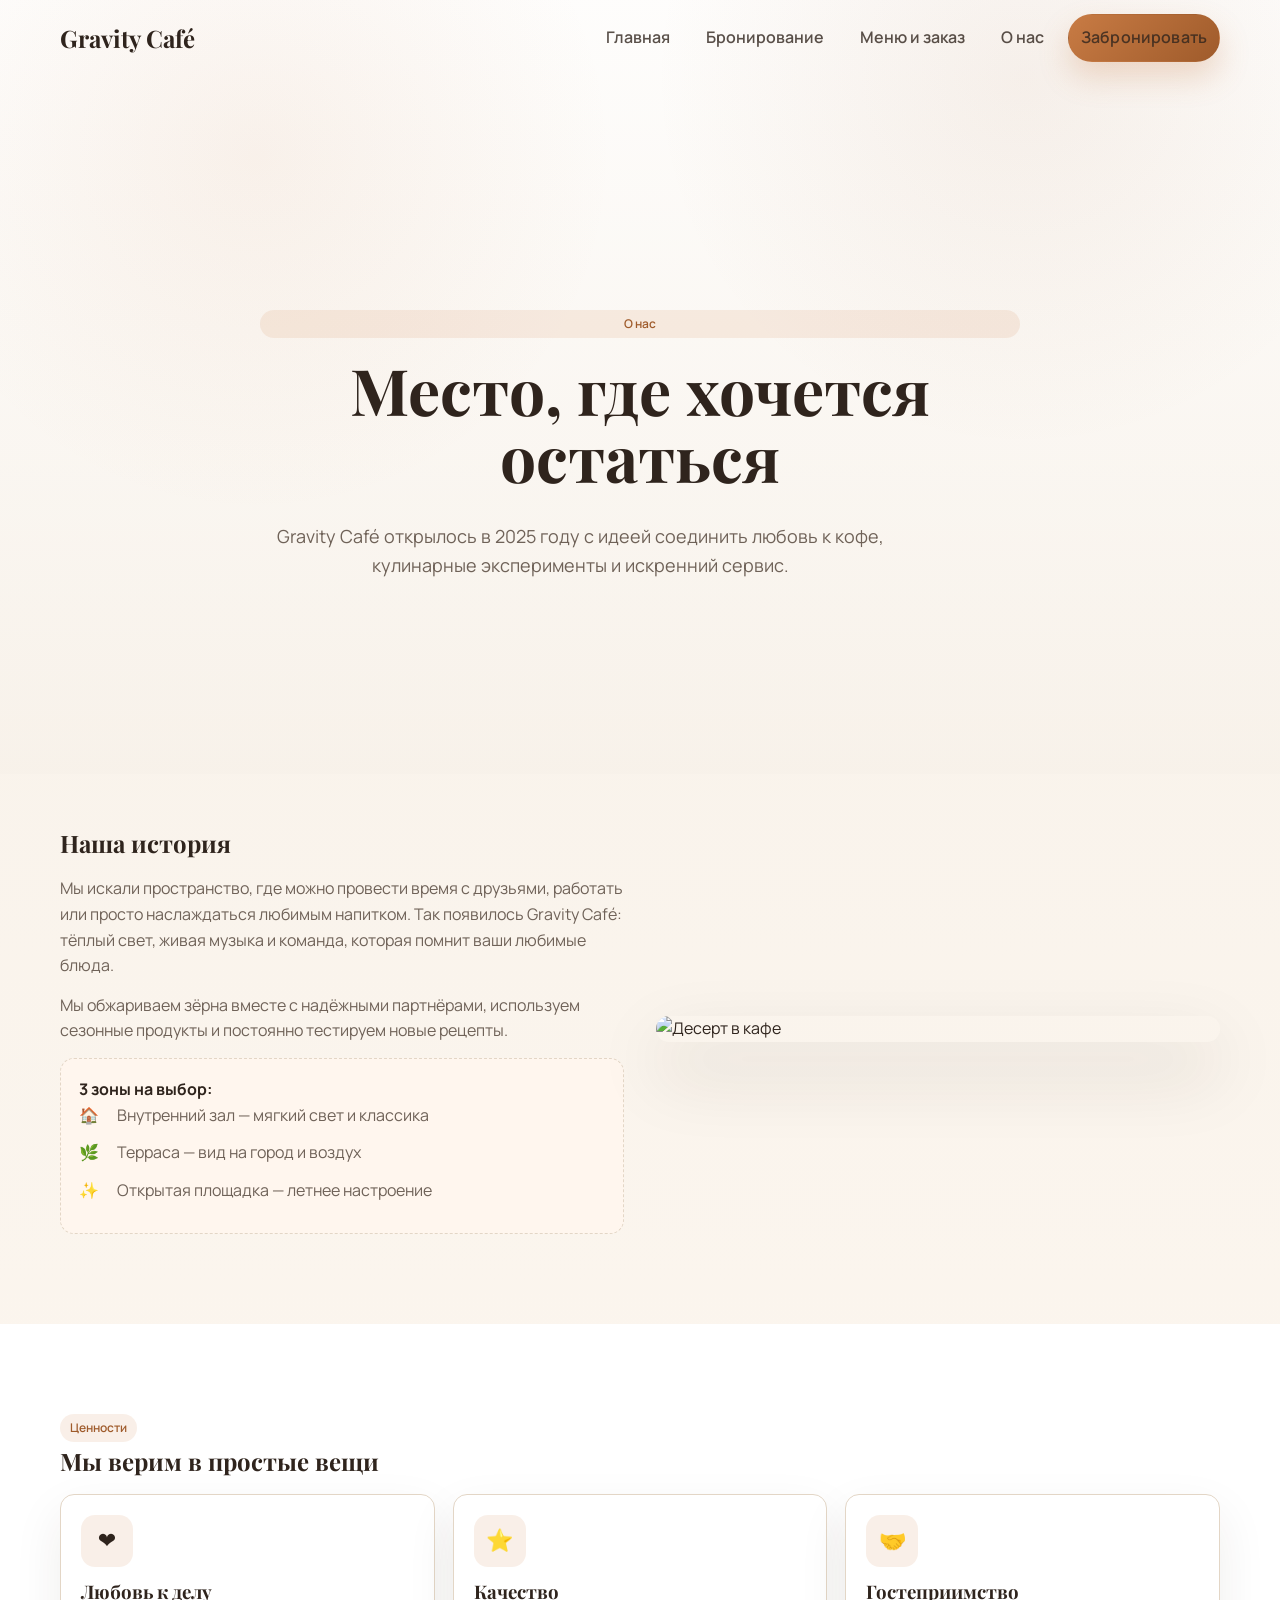
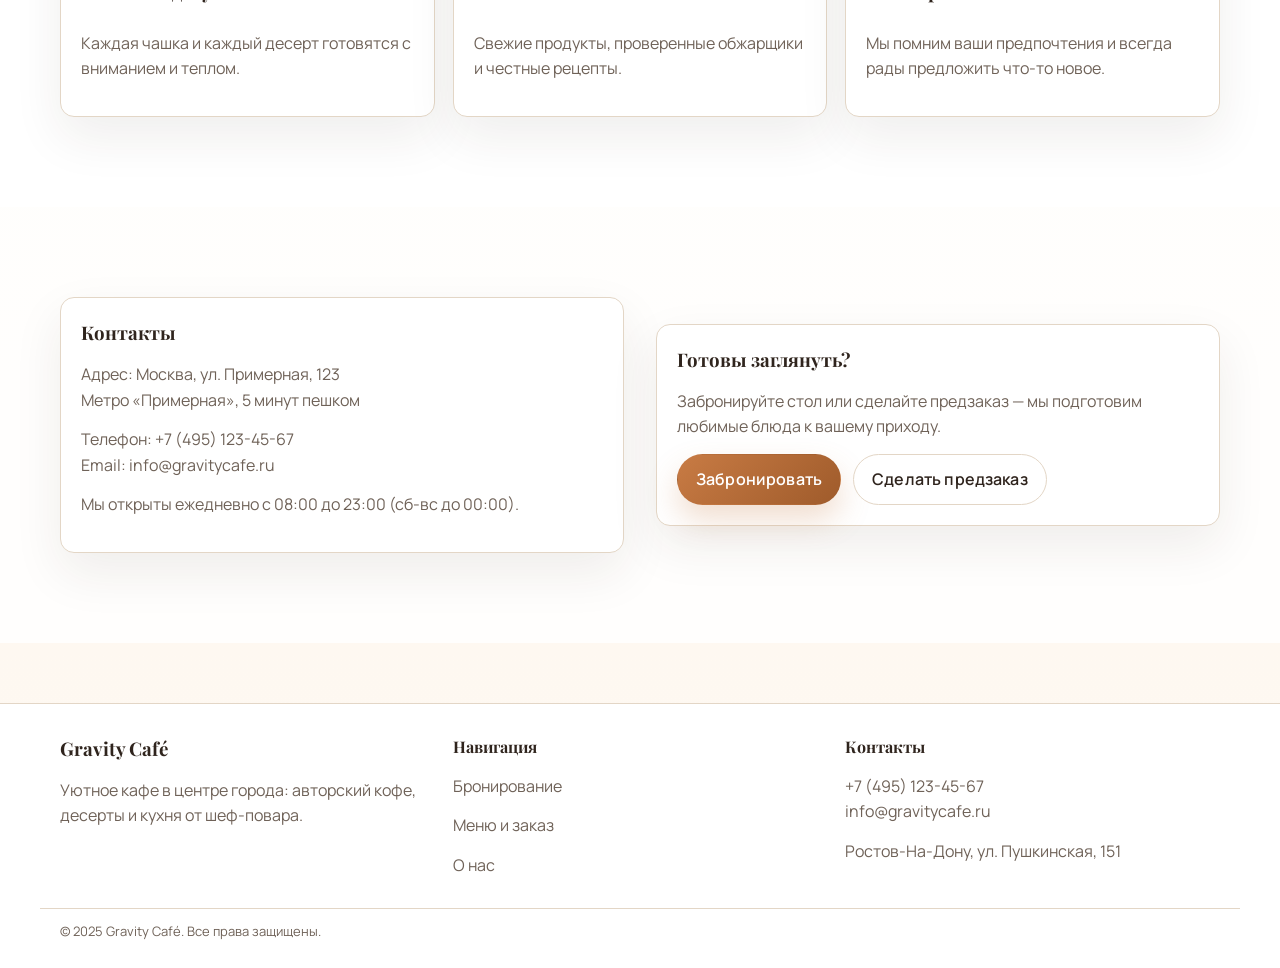
==== about.html @ a8859c40 "Initial commit: Gravity Cafe static site. Co-authored-by: Cursor <cursoragent@cursor.com>" ====
<!DOCTYPE html>
<html lang="ru">
  <head>
    <meta charset="UTF-8" />
    <meta name="viewport" content="width=device-width, initial-scale=1.0" />
    <title>О нас — Gravity Café</title>
    <link rel="stylesheet" href="styles.css" />
  </head>
  <body>
    <header class="site-nav">
      <div class="container nav-inner">
        <a class="brand" href="index.html">Gravity Café</a>
        <nav class="nav-links">
          <a href="index.html">Главная</a>
          <a href="reservation.html">Бронирование</a>
          <a href="menu.html">Меню и заказ</a>
          <a href="about.html">О нас</a>
          <a class="btn btn-primary" href="reservation.html">Забронировать</a>
        </nav>
        <button class="nav-toggle" aria-label="Открыть меню">☰</button>
      </div>
      <div class="container mobile-menu">
        <a href="index.html">Главная</a>
        <a href="reservation.html">Бронирование</a>
        <a href="menu.html">Меню и заказ</a>
        <a href="about.html">О нас</a>
        <a class="btn btn-primary" href="reservation.html">Забронировать</a>
      </div>
    </header>

    <main>
      <section class="hero" style="padding-top: 130px">
        <div class="container hero-content hero-center">
          <div class="hero-text">
            <div class="badge reveal" data-reveal>О нас</div>
            <h1 class="reveal" data-reveal>Место, где хочется остаться</h1>
            <p class="muted reveal" data-reveal>
              Gravity Café открылось в 2025 году с идеей соединить любовь к
              кофе, кулинарные эксперименты и искренний сервис.
            </p>
          </div>
        </div>
      </section>

      <section class="section" style="padding-top: 50px">
        <div class="container split">
          <div>
            <h2>Наша история</h2>
            <p class="muted">
              Мы искали пространство, где можно провести время с друзьями,
              работать или просто наслаждаться любимым напитком. Так появилось
              Gravity Café: тёплый свет, живая музыка и команда, которая помнит
              ваши любимые блюда.
            </p>
            <p class="muted">
              Мы обжариваем зёрна вместе с надёжными партнёрами, используем
              сезонные продукты и постоянно тестируем новые рецепты.
            </p>
            <div class="muted-block">
              <strong>3 зоны на выбор:</strong>
              <ul class="list-check">
                <li>
                  <span>🏠</span
                  ><span>Внутренний зал — мягкий свет и классика</span>
                </li>
                <li>
                  <span>🌿</span><span>Терраса — вид на город и воздух</span>
                </li>
                <li>
                  <span>✨</span
                  ><span>Открытая площадка — летнее настроение</span>
                </li>
              </ul>
            </div>
          </div>
          <div class="media-frame">
            <img src="public/classic-tiramisu.png" alt="Десерт в кафе" />
          </div>
        </div>
      </section>

      <section class="section" style="background: #fff">
        <div class="container">
          <div class="badge">Ценности</div>
          <h2>Мы верим в простые вещи</h2>
          <div class="feature-grid">
            <div class="card feature-card">
              <div class="feature-icon">❤️</div>
              <h3>Любовь к делу</h3>
              <p class="muted">
                Каждая чашка и каждый десерт готовятся с вниманием и теплом.
              </p>
            </div>
            <div class="card feature-card">
              <div class="feature-icon">⭐</div>
              <h3>Качество</h3>
              <p class="muted">
                Свежие продукты, проверенные обжарщики и честные рецепты.
              </p>
            </div>
            <div class="card feature-card">
              <div class="feature-icon">🤝</div>
              <h3>Гостеприимство</h3>
              <p class="muted">
                Мы помним ваши предпочтения и всегда рады предложить что-то
                новое.
              </p>
            </div>
          </div>
        </div>
      </section>

      <section class="section" style="background: rgba(255, 255, 255, 0.85)">
        <div class="container split">
          <div class="card">
            <h3>Контакты</h3>
            <p class="muted">
              Адрес: Москва, ул. Примерная, 123<br />Метро «Примерная», 5 минут
              пешком
            </p>
            <p class="muted">
              Телефон: +7 (495) 123-45-67<br />Email: info@gravitycafe.ru
            </p>
            <p class="muted">
              Мы открыты ежедневно с 08:00 до 23:00 (сб-вс до 00:00).
            </p>
          </div>
          <div class="card">
            <h3>Готовы заглянуть?</h3>
            <p class="muted">
              Забронируйте стол или сделайте предзаказ — мы подготовим любимые
              блюда к вашему приходу.
            </p>
            <div class="hero-actions">
              <a class="btn btn-primary" href="reservation.html"
                >Забронировать</a
              >
              <a class="btn" href="menu.html">Сделать предзаказ</a>
            </div>
          </div>
        </div>
      </section>
    </main>

    <footer>
      <div class="container footer-grid">
        <div>
          <h3>Gravity Café</h3>
          <p class="muted">
            Уютное кафе в центре города: авторский кофе, десерты и кухня от
            шеф-повара.
          </p>
        </div>
        <div>
          <h4>Навигация</h4>
          <p><a href="reservation.html">Бронирование</a></p>
          <p><a href="menu.html">Меню и заказ</a></p>
          <p><a href="about.html">О нас</a></p>
        </div>
        <div>
          <h4>Контакты</h4>
          <p class="muted">+7 (495) 123-45-67<br />info@gravitycafe.ru</p>
          <p class="muted">Ростов-На-Дону, ул. Пушкинская, 151</p>
        </div>
      </div>
      <div class="container footer-note">
        © 2025 Gravity Café. Все права защищены.
      </div>
    </footer>

    <script src="scripts.js"></script>
  </body>
</html>
---- styles.css ----
@import url('https://fonts.googleapis.com/css2?family=Playfair+Display:wght@600;700&family=Manrope:wght@400;500;600;700&display=swap');

:root {
  --background: #f7f1e9;
  --background-alt: #f1e6da;
  --card: #ffffff;
  --text: #2f241d;
  --muted: #6f6258;
  --accent: #c87b44;
  --accent-strong: #9f5b2b;
  --border: #e3d6c6;
  --shadow: 0 20px 50px rgba(47, 36, 29, 0.08);
  --radius: 14px;
}

* {
  box-sizing: border-box;
}

body {
  margin: 0;
  font-family: 'Manrope', system-ui, -apple-system, BlinkMacSystemFont, 'Segoe UI', sans-serif;
  color: var(--text);
  background: linear-gradient(180deg, var(--background) 0%, #fff9f2 100%);
  line-height: 1.6;
}

a {
  color: inherit;
  text-decoration: none;
}

img {
  max-width: 100%;
  display: block;
}

.container {
  width: 100%;
  max-width: 1200px;
  margin: 0 auto;
  padding: 0 20px;
}

.section {
  padding: 90px 0;
}

h1, h2, h3, h4 {
  font-family: 'Playfair Display', Georgia, serif;
  margin: 0 0 14px;
  color: var(--text);
}

p {
  margin: 0 0 14px;
  color: var(--muted);
}

.btn {
  display: inline-flex;
  align-items: center;
  justify-content: center;
  gap: 10px;
  padding: 12px 18px;
  border-radius: 100px;
  border: 1px solid var(--border);
  background: var(--card);
  color: var(--text);
  font-weight: 600;
  letter-spacing: 0.01em;
  transition: transform 0.2s ease, box-shadow 0.2s ease, background 0.2s ease, color 0.2s ease;
  cursor: pointer;
}

.btn:hover {
  transform: translateY(-2px);
  box-shadow: var(--shadow);
}

.btn-primary {
  background: linear-gradient(135deg, var(--accent) 0%, var(--accent-strong) 100%);
  border-color: transparent;
  color: #fff;
  box-shadow: 0 15px 30px rgba(200, 123, 68, 0.25);
}

.btn-primary:hover {
  background: linear-gradient(135deg, var(--accent-strong) 0%, var(--accent) 100%);
}

.btn-ghost {
  background: transparent;
  border-color: rgba(47, 36, 29, 0.12);
}

.badge {
  display: inline-block;
  padding: 4px 10px;
  border-radius: 14px;
  background: rgba(200, 123, 68, 0.12);
  color: var(--accent-strong);
  font-weight: 600;
  font-size: 12px;
}

.card {
  background: var(--card);
  border-radius: var(--radius);
  border: 1px solid var(--border);
  box-shadow: var(--shadow);
  padding: 20px;
  transition: transform 0.25s ease, box-shadow 0.25s ease;
}

.card:hover {
  transform: translateY(-6px);
  box-shadow: 0 25px 60px rgba(47, 36, 29, 0.12);
}

.site-nav {
  position: fixed;
  top: 0;
  left: 0;
  right: 0;
  z-index: 20;
  padding: 14px 0;
  transition: background 0.3s ease, box-shadow 0.3s ease;
}

.site-nav.scrolled {
  background: rgba(255, 249, 242, 0.92);
  box-shadow: 0 12px 30px rgba(47, 36, 29, 0.08);
  backdrop-filter: blur(8px);
}

.nav-inner {
  display: flex;
  align-items: center;
  justify-content: space-between;
  gap: 16px;
}

.brand {
  font-family: 'Playfair Display', Georgia, serif;
  font-size: 24px;
  font-weight: 700;
}

.nav-links {
  display: flex;
  align-items: center;
  gap: 12px;
}

.nav-links a {
  padding: 10px 12px;
  font-weight: 600;
  color: rgba(47, 36, 29, 0.8);
  border-radius: 999px;
  transition: color 0.2s ease, background 0.2s ease;
}

.nav-links a:hover {
  color: var(--accent-strong);
  background: rgba(200, 123, 68, 0.08);
}

.nav-toggle {
  display: none;
  background: var(--card);
  border: 1px solid var(--border);
  border-radius: 12px;
  padding: 10px;
  cursor: pointer;
}

.mobile-menu {
  display: none;
  padding: 10px 0 0;
}

.mobile-menu.open {
  display: block;
}

.mobile-menu a {
  display: block;
  padding: 12px 10px;
  border-radius: 12px;
  margin-bottom: 6px;
  background: var(--card);
  border: 1px solid var(--border);
  font-weight: 600;
}

.hero {
  min-height: 86vh;
  display: grid;
  align-items: center;
  padding-top: 120px;
  background: radial-gradient(circle at 20% 20%, rgba(200, 123, 68, 0.08), transparent 30%),
    radial-gradient(circle at 80% 10%, rgba(159, 91, 43, 0.08), transparent 30%),
    linear-gradient(180deg, rgba(255, 255, 255, 0.85) 0%, rgba(247, 241, 233, 0.75) 100%);
}

.hero-content {
  display: grid;
  gap: 28px;
  text-align: left;
}

.hero-center {
  justify-items: center;
  text-align: center;
}

.hero-text {
  display: grid;
  gap: 18px;
  max-width: 760px;
}

.hero-center .hero-actions {
  justify-content: center;
}

.hero h1 {
  font-size: clamp(36px, 5vw, 64px);
  line-height: 1.05;
}

.hero p {
  font-size: 18px;
  max-width: 640px;
}

.hero-actions {
  display: flex;
  flex-wrap: wrap;
  gap: 12px;
}

.feature-grid {
  display: grid;
  grid-template-columns: repeat(auto-fit, minmax(240px, 1fr));
  gap: 18px;
}

.feature-card {
  display: grid;
  gap: 10px;
}

.feature-icon {
  width: 52px;
  height: 52px;
  border-radius: 14px;
  background: rgba(200, 123, 68, 0.12);
  display: grid;
  place-items: center;
  font-size: 22px;
}

.split {
  display: grid;
  grid-template-columns: repeat(auto-fit, minmax(280px, 1fr));
  gap: 32px;
  align-items: center;
}

.media-frame {
  position: relative;
  border-radius: 18px;
  overflow: hidden;
  box-shadow: 0 30px 70px rgba(47, 36, 29, 0.15);
}

.media-frame img {
  width: 100%;
  height: 100%;
  object-fit: cover;
}

.muted-block {
  background: #fff6ee;
  border-radius: var(--radius);
  padding: 18px;
  border: 1px dashed var(--border);
}

.list-check {
  list-style: none;
  padding: 0;
  margin: 0;
}

.list-check li {
  display: grid;
  grid-template-columns: 28px 1fr;
  align-items: start;
  gap: 10px;
  margin-bottom: 12px;
  color: var(--muted);
}

.tab-list {
  display: grid;
  grid-template-columns: repeat(auto-fit, minmax(160px, 1fr));
  gap: 12px;
  margin-bottom: 24px;
}

.tab-button {
  padding: 14px 16px;
  border: 1px solid var(--border);
  border-radius: 14px;
  background: rgba(255, 255, 255, 0.85);
  font-weight: 700;
  color: var(--muted);
  cursor: pointer;
  transition: all 0.2s ease;
}

.tab-button.active {
  color: var(--text);
  border-color: rgba(200, 123, 68, 0.4);
  background: linear-gradient(135deg, rgba(200, 123, 68, 0.12) 0%, rgba(255, 255, 255, 0.9) 100%);
  box-shadow: var(--shadow);
}

.menu-grid {
  display: grid;
  grid-template-columns: repeat(auto-fit, minmax(240px, 1fr));
  gap: 20px;
}

.menu-card {
  display: grid;
  grid-template-rows: 1fr auto;
  padding: 0;
}

.menu-card img {
  width: 100%;
  height: 180px;
  object-fit: cover;
  border-radius: var(--radius) var(--radius) 0 0;
}

.menu-card .menu-body {
  padding: 18px;
  display: grid;
  gap: 10px;
}

.menu-meta {
  display: flex;
  align-items: center;
  justify-content: space-between;
  gap: 8px;
}

.price {
  font-weight: 800;
  color: var(--accent-strong);
  font-size: 20px;
}

.cart-fab {
  position: fixed;
  right: 18px;
  bottom: 18px;
  z-index: 25;
  padding: 14px 18px;
  border-radius: 14px;
  background: linear-gradient(135deg, var(--accent) 0%, var(--accent-strong) 100%);
  color: #fff;
  border: none;
  box-shadow: 0 18px 40px rgba(200, 123, 68, 0.35);
  cursor: pointer;
  display: inline-flex;
  align-items: center;
  gap: 10px;
  font-weight: 700;
}

.cart-fab .count {
  background: #fff;
  color: var(--accent-strong);
  border-radius: 999px;
  padding: 4px 10px;
  font-size: 12px;
}

.cart-overlay {
  position: fixed;
  inset: 0;
  background: rgba(0, 0, 0, 0.45);
  backdrop-filter: blur(4px);
  display: none;
  z-index: 30;
}

.cart-overlay.open {
  display: block;
}

.cart-panel {
  position: fixed;
  top: 0;
  right: -420px;
  width: min(420px, 100%);
  height: 100vh;
  background: #fff;
  box-shadow: -4px 0 30px rgba(19, 9, 0, 0.12);
  padding: 22px;
  border-radius: 18px 0 0 18px;
  display: grid;
  grid-template-rows: auto 1fr auto;
  gap: 18px;
  z-index: 35;
  transition: right 0.28s ease;
  overflow-y: auto;
  padding-bottom: 30px;
}

.cart-panel.open {
  right: 0;
}

.cart-header {
  display: flex;
  align-items: center;
  justify-content: space-between;
  gap: 12px;
}

.cart-list {
  overflow: auto;
  display: grid;
  gap: 12px;
  padding-right: 4px;
}

.cart-item {
  border: 1px solid var(--border);
  border-radius: 12px;
  padding: 12px;
  display: grid;
  grid-template-columns: 70px 1fr auto;
  gap: 10px;
}

.cart-item img {
  width: 70px;
  height: 70px;
  border-radius: 10px;
  object-fit: cover;
}

.qty {
  display: inline-flex;
  align-items: center;
  gap: 10px;
  background: #fff6ee;
  border-radius: 999px;
  padding: 6px 10px;
  font-weight: 700;
}

.qty button {
  width: 24px;
  height: 24px;
  border-radius: 50%;
  border: 1px solid var(--border);
  background: #fff;
  cursor: pointer;
}

.form-grid {
  display: grid;
  grid-template-columns: repeat(auto-fit, minmax(220px, 1fr));
  gap: 14px;
}

label {
  display: block;
  font-weight: 700;
  margin-bottom: 6px;
  color: var(--text);
}

input, select, textarea {
  width: 100%;
  padding: 12px 14px;
  border-radius: 12px;
  border: 1px solid var(--border);
  background: #fff;
  font-family: inherit;
  font-size: 14px;
  color: var(--text);
}

input:focus, select:focus, textarea:focus {
  outline: 2px solid rgba(200, 123, 68, 0.35);
  border-color: transparent;
}

.form-hint {
  font-size: 13px;
  color: var(--muted);
}

.divider {
  height: 1px;
  background: var(--border);
  margin: 14px 0;
}

.muted {
  color: var(--muted);
}

.small {
  font-size: 13px;
}

.success {
  text-align: center;
  padding: 24px;
  border-radius: 14px;
  background: #fff6ee;
  border: 1px solid rgba(200, 123, 68, 0.3);
}

.hours-grid {
  display: grid;
  grid-template-columns: repeat(auto-fit, minmax(220px, 1fr));
  gap: 16px;
}

.hours-card {
  background: #fff;
  border: 1px solid var(--border);
  border-radius: 14px;
  padding: 16px;
}

footer {
  background: #fff;
  border-top: 1px solid var(--border);
  padding: 30px 0 26px;
  margin-top: 60px;
}

.footer-grid {
  display: grid;
  grid-template-columns: repeat(auto-fit, minmax(220px, 1fr));
  gap: 18px;
}

.footer-note {
  margin-top: 16px;
  padding-top: 12px;
  border-top: 1px solid var(--border);
  font-size: 13px;
  color: var(--muted);
}

.tag {
  display: inline-flex;
  align-items: center;
  gap: 8px;
  padding: 10px 12px;
  border-radius: 12px;
  background: #fff;
  border: 1px solid var(--border);
  font-weight: 700;
  color: var(--muted);
}

.selected {
  border-color: rgba(200, 123, 68, 0.6) !important;
  box-shadow: var(--shadow);
}

.reveal {
  opacity: 0;
  transform: translateY(14px);
  transition: opacity 0.7s ease, transform 0.7s ease;
}

.reveal.show {
  opacity: 1;
  transform: translateY(0);
}

@media (max-width: 860px) {
  .nav-links {
    display: none;
  }

  .nav-toggle {
    display: inline-flex;
  }
}

@media (max-width: 640px) {
  .cart-item {
    grid-template-columns: 60px 1fr;
  }

  .cart-item .qty {
    justify-self: start;
  }

  .cart-panel {
    border-radius: 0;
  }
}
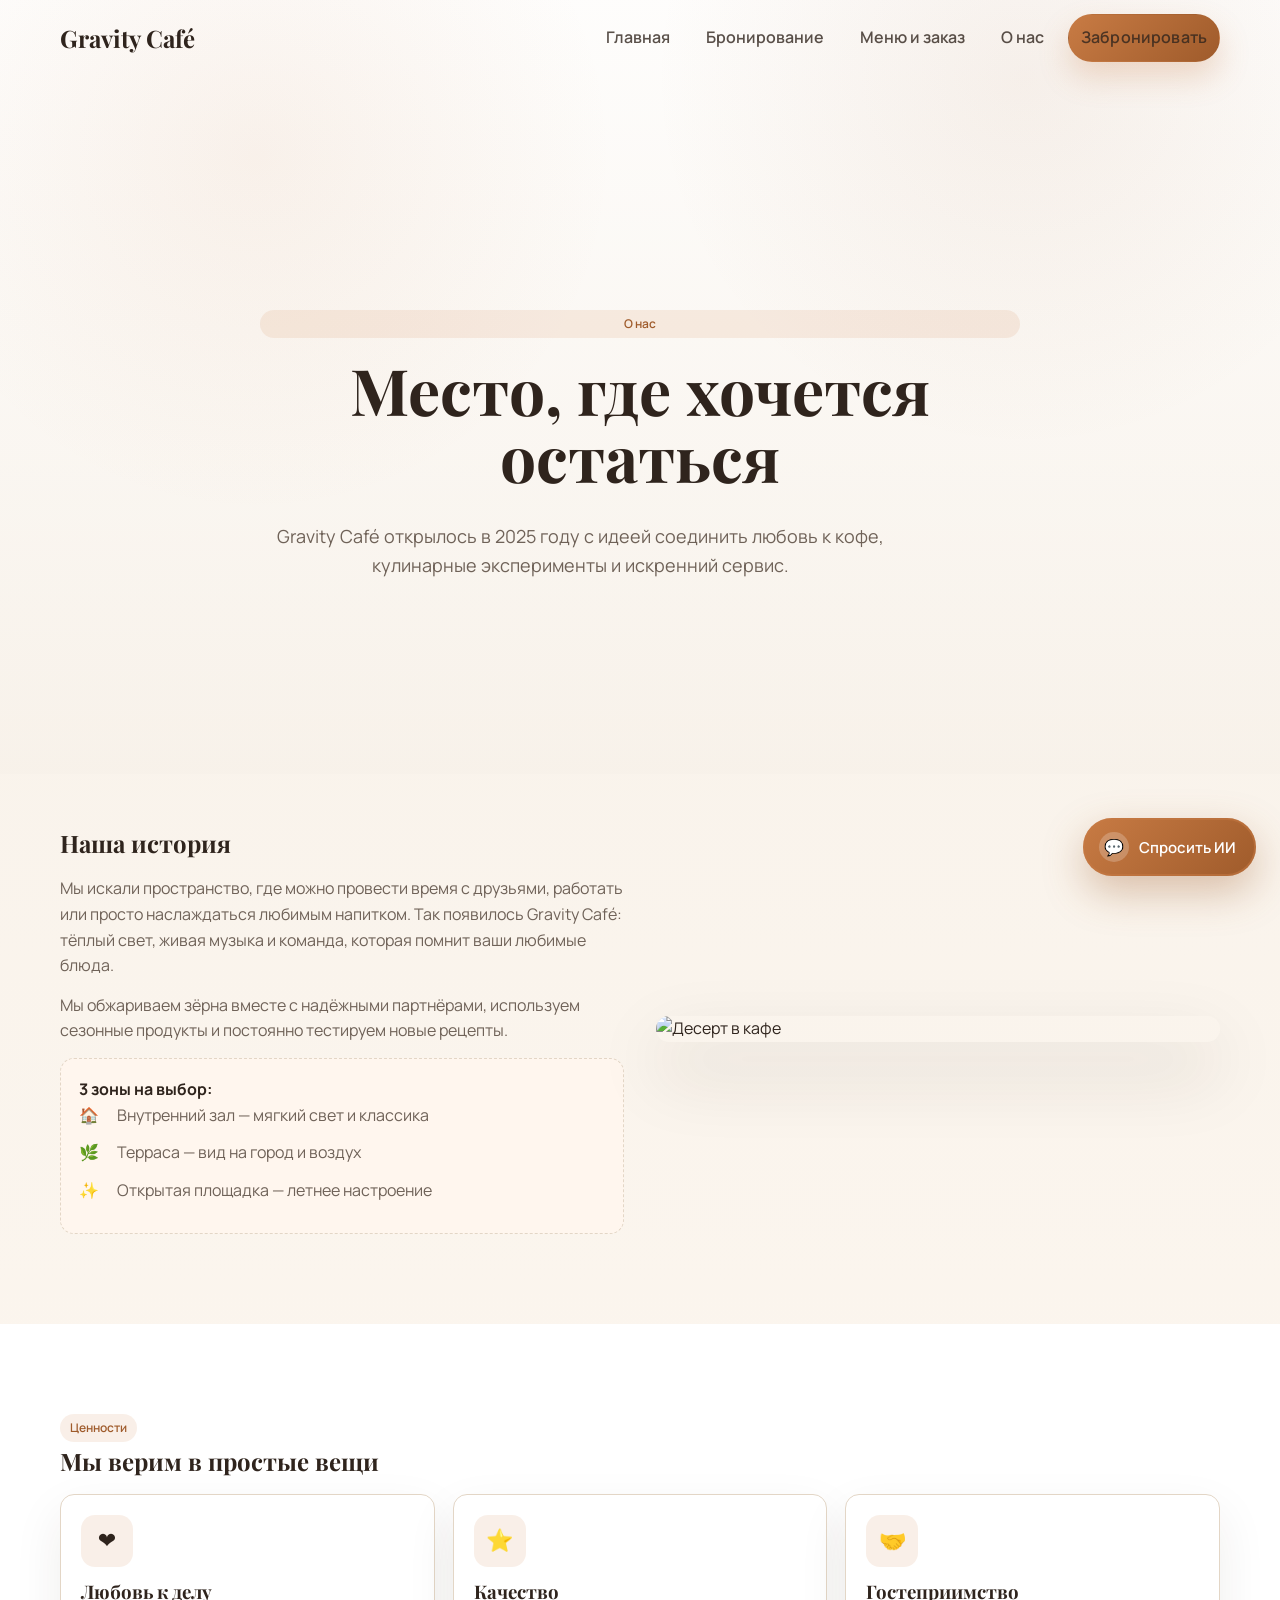
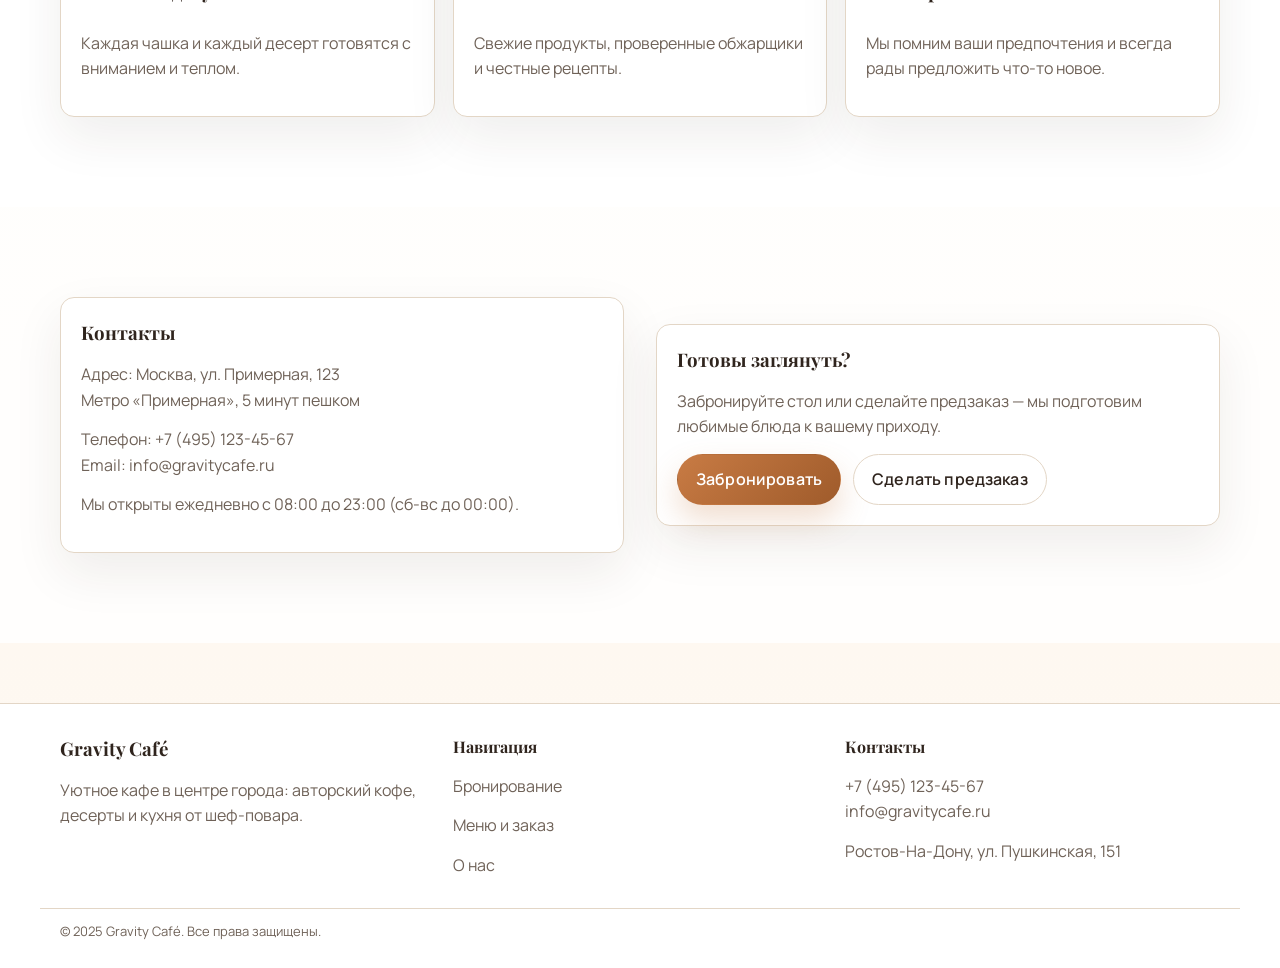
==== commit 581e3119: "ИИ-ассистент: чат-виджет на всех страницах сайта - ai-assistant.js / ai-assistant.css — виджет чата " ====
--- a/about.html
+++ b/about.html
@@ -5,6 +5,8 @@
     <meta name="viewport" content="width=device-width, initial-scale=1.0" />
     <title>О нас — Gravity Café</title>
     <link rel="stylesheet" href="styles.css" />
+    <!-- Оформление чат-виджета ИИ-ассистента -->
+    <link rel="stylesheet" href="ai-assistant.css" />
   </head>
   <body>
     <header class="site-nav">
@@ -169,5 +171,8 @@
     </footer>
 
     <script src="scripts.js"></script>
+
+    <!-- ИИ-ассистент кафе (подключается на всех страницах) -->
+    <script src="ai-assistant.js" defer></script>
   </body>
 </html>
--- a/ai-assistant.css
+++ b/ai-assistant.css
@@ -0,0 +1,455 @@
+/* ============================================================
+   ИИ-ассистент Gravity Café — стили чат-виджета
+   Использует переменные оформления сайта (--accent, --card и т.д.),
+   поэтому автоматически подстраивается под палитру кафе.
+   ============================================================ */
+
+.ga-hidden {
+  display: none !important;
+}
+
+/* ---------- Кнопка запуска (плавающая) ---------- */
+
+.ga-launcher {
+  position: fixed;
+  right: 24px;
+  bottom: 24px;
+  z-index: 9998;
+  display: flex;
+  align-items: center;
+  gap: 10px;
+  padding: 14px 20px 14px 16px;
+  border: none;
+  border-radius: 999px;
+  background: linear-gradient(135deg, var(--accent, #c87b44), var(--accent-strong, #9f5b2b));
+  color: #fff;
+  font-family: inherit;
+  font-size: 15px;
+  font-weight: 600;
+  cursor: pointer;
+  box-shadow: 0 16px 40px rgba(159, 91, 43, 0.35);
+  transition: transform 0.2s ease, box-shadow 0.2s ease;
+}
+
+.ga-launcher:hover {
+  transform: translateY(-2px);
+  box-shadow: 0 20px 48px rgba(159, 91, 43, 0.45);
+}
+
+.ga-launcher:active {
+  transform: translateY(0);
+}
+
+.ga-launcher-icon {
+  display: grid;
+  place-items: center;
+  width: 30px;
+  height: 30px;
+  border-radius: 50%;
+  background: rgba(255, 255, 255, 0.22);
+  font-size: 16px;
+}
+
+/* Пульсирующее кольцо привлекает внимание к кнопке */
+.ga-launcher::after {
+  content: "";
+  position: absolute;
+  inset: 0;
+  border-radius: 999px;
+  border: 2px solid rgba(200, 123, 68, 0.5);
+  animation: ga-pulse 2.6s ease-out infinite;
+  pointer-events: none;
+}
+
+@keyframes ga-pulse {
+  0% { transform: scale(1); opacity: 0.7; }
+  70% { transform: scale(1.12); opacity: 0; }
+  100% { transform: scale(1.12); opacity: 0; }
+}
+
+@media (prefers-reduced-motion: reduce) {
+  .ga-launcher::after { animation: none; }
+}
+
+/* ---------- Панель чата ---------- */
+
+.ga-panel {
+  position: fixed;
+  right: 24px;
+  bottom: 24px;
+  z-index: 9999;
+  display: flex;
+  flex-direction: column;
+  width: min(400px, calc(100vw - 32px));
+  height: min(640px, calc(100vh - 48px));
+  border-radius: 20px;
+  overflow: hidden;
+  background: var(--card, #fff);
+  border: 1px solid var(--border, #e3d6c6);
+  box-shadow: 0 30px 70px rgba(47, 36, 29, 0.25);
+  opacity: 0;
+  transform: translateY(16px) scale(0.98);
+  pointer-events: none;
+  transition: opacity 0.22s ease, transform 0.22s ease;
+}
+
+.ga-panel.ga-open {
+  opacity: 1;
+  transform: none;
+  pointer-events: auto;
+}
+
+/* ---------- Шапка ---------- */
+
+.ga-header {
+  display: flex;
+  align-items: center;
+  gap: 12px;
+  padding: 14px 16px;
+  background: linear-gradient(135deg, var(--accent, #c87b44), var(--accent-strong, #9f5b2b));
+  color: #fff;
+}
+
+.ga-avatar {
+  display: grid;
+  place-items: center;
+  width: 42px;
+  height: 42px;
+  flex-shrink: 0;
+  border-radius: 50%;
+  background: rgba(255, 255, 255, 0.2);
+  font-size: 20px;
+}
+
+.ga-title {
+  font-family: 'Playfair Display', Georgia, serif;
+  font-size: 17px;
+  font-weight: 700;
+  line-height: 1.2;
+}
+
+.ga-status {
+  display: flex;
+  align-items: center;
+  gap: 6px;
+  font-size: 11.5px;
+  opacity: 0.92;
+  margin-top: 2px;
+}
+
+.ga-status-dot {
+  width: 7px;
+  height: 7px;
+  border-radius: 50%;
+  background: #8ef0a8;
+  box-shadow: 0 0 0 3px rgba(142, 240, 168, 0.25);
+}
+
+.ga-status-dot.ga-warn {
+  background: #ffd166;
+  box-shadow: 0 0 0 3px rgba(255, 209, 102, 0.25);
+}
+
+.ga-header-actions {
+  display: flex;
+  gap: 4px;
+  margin-left: auto;
+}
+
+.ga-icon-btn {
+  display: grid;
+  place-items: center;
+  width: 32px;
+  height: 32px;
+  border: none;
+  border-radius: 10px;
+  background: rgba(255, 255, 255, 0.16);
+  color: #fff;
+  font-size: 15px;
+  cursor: pointer;
+  transition: background 0.18s ease;
+}
+
+.ga-icon-btn:hover {
+  background: rgba(255, 255, 255, 0.3);
+}
+
+/* ---------- Лента сообщений ---------- */
+
+.ga-messages {
+  flex: 1;
+  overflow-y: auto;
+  padding: 16px;
+  display: flex;
+  flex-direction: column;
+  gap: 12px;
+  background: linear-gradient(180deg, #fffaf5 0%, #fdf6ef 100%);
+  scroll-behavior: smooth;
+}
+
+.ga-msg {
+  display: flex;
+  flex-direction: column;
+  max-width: 88%;
+}
+
+.ga-msg.ga-user {
+  align-self: flex-end;
+  align-items: flex-end;
+}
+
+.ga-msg.ga-bot {
+  align-self: flex-start;
+}
+
+.ga-bubble {
+  padding: 11px 14px;
+  border-radius: 16px;
+  font-size: 14.5px;
+  line-height: 1.55;
+  word-break: break-word;
+}
+
+.ga-user .ga-bubble {
+  background: linear-gradient(135deg, var(--accent, #c87b44), var(--accent-strong, #9f5b2b));
+  color: #fff;
+  border-bottom-right-radius: 5px;
+}
+
+.ga-bot .ga-bubble {
+  background: var(--card, #fff);
+  color: var(--text, #2f241d);
+  border: 1px solid var(--border, #e3d6c6);
+  border-bottom-left-radius: 5px;
+  box-shadow: 0 6px 18px rgba(47, 36, 29, 0.05);
+}
+
+.ga-bubble p {
+  margin: 0 0 8px;
+  color: inherit;
+}
+
+.ga-bubble p:last-child {
+  margin-bottom: 0;
+}
+
+.ga-bubble ul {
+  margin: 6px 0;
+  padding-left: 18px;
+}
+
+.ga-bubble li {
+  margin-bottom: 5px;
+}
+
+.ga-bubble strong {
+  font-weight: 700;
+}
+
+.ga-bubble code {
+  background: rgba(200, 123, 68, 0.12);
+  padding: 1px 5px;
+  border-radius: 6px;
+  font-size: 13px;
+}
+
+.ga-gap {
+  height: 6px;
+}
+
+/* Источники ответа */
+.ga-sources {
+  display: flex;
+  flex-wrap: wrap;
+  gap: 5px;
+  margin-top: 7px;
+}
+
+.ga-source-chip {
+  font-size: 10.5px;
+  padding: 3px 8px;
+  border-radius: 999px;
+  background: rgba(200, 123, 68, 0.1);
+  color: var(--accent-strong, #9f5b2b);
+  border: 1px solid rgba(200, 123, 68, 0.25);
+  cursor: default;
+}
+
+.ga-source-chip.ga-tool {
+  background: rgba(47, 36, 29, 0.06);
+  color: var(--muted, #6f6258);
+  border-color: rgba(47, 36, 29, 0.14);
+}
+
+/* Оценка ответа */
+.ga-feedback {
+  display: flex;
+  gap: 4px;
+  margin-top: 6px;
+  opacity: 0.75;
+}
+
+.ga-feedback button {
+  border: 1px solid var(--border, #e3d6c6);
+  background: var(--card, #fff);
+  border-radius: 8px;
+  padding: 2px 8px;
+  font-size: 12px;
+  cursor: pointer;
+  transition: transform 0.15s ease, border-color 0.15s ease;
+}
+
+.ga-feedback button:hover {
+  transform: translateY(-1px);
+  border-color: var(--accent, #c87b44);
+}
+
+.ga-feedback button.ga-voted {
+  border-color: var(--accent, #c87b44);
+  background: rgba(200, 123, 68, 0.12);
+}
+
+/* Индикатор набора текста */
+.ga-typing {
+  display: flex;
+  gap: 4px;
+  padding: 14px 16px;
+}
+
+.ga-typing span {
+  width: 7px;
+  height: 7px;
+  border-radius: 50%;
+  background: var(--accent, #c87b44);
+  opacity: 0.5;
+  animation: ga-bounce 1.2s infinite;
+}
+
+.ga-typing span:nth-child(2) { animation-delay: 0.15s; }
+.ga-typing span:nth-child(3) { animation-delay: 0.3s; }
+
+@keyframes ga-bounce {
+  0%, 60%, 100% { transform: translateY(0); opacity: 0.4; }
+  30% { transform: translateY(-5px); opacity: 1; }
+}
+
+/* ---------- Подсказки ---------- */
+
+.ga-suggestions {
+  display: flex;
+  flex-wrap: wrap;
+  gap: 6px;
+  padding: 0 16px 10px;
+  background: #fdf6ef;
+}
+
+.ga-suggestion {
+  border: 1px solid rgba(200, 123, 68, 0.35);
+  background: var(--card, #fff);
+  color: var(--accent-strong, #9f5b2b);
+  border-radius: 999px;
+  padding: 6px 12px;
+  font-family: inherit;
+  font-size: 12.5px;
+  cursor: pointer;
+  transition: background 0.18s ease, transform 0.18s ease;
+}
+
+.ga-suggestion:hover {
+  background: rgba(200, 123, 68, 0.1);
+  transform: translateY(-1px);
+}
+
+/* ---------- Поле ввода ---------- */
+
+.ga-input-row {
+  display: flex;
+  align-items: flex-end;
+  gap: 8px;
+  padding: 12px 14px;
+  border-top: 1px solid var(--border, #e3d6c6);
+  background: var(--card, #fff);
+}
+
+.ga-input {
+  flex: 1;
+  resize: none;
+  border: 1px solid var(--border, #e3d6c6);
+  border-radius: 12px;
+  padding: 10px 12px;
+  font-family: inherit;
+  font-size: 14.5px;
+  line-height: 1.45;
+  max-height: 120px;
+  color: var(--text, #2f241d);
+  background: #fffdfb;
+}
+
+.ga-input:focus {
+  outline: 2px solid rgba(200, 123, 68, 0.45);
+  outline-offset: 1px;
+  border-color: var(--accent, #c87b44);
+}
+
+.ga-send {
+  display: grid;
+  place-items: center;
+  width: 42px;
+  height: 42px;
+  flex-shrink: 0;
+  border: none;
+  border-radius: 12px;
+  background: linear-gradient(135deg, var(--accent, #c87b44), var(--accent-strong, #9f5b2b));
+  color: #fff;
+  font-size: 17px;
+  cursor: pointer;
+  transition: opacity 0.18s ease, transform 0.18s ease;
+}
+
+.ga-send:hover:not(:disabled) {
+  transform: translateY(-1px);
+}
+
+.ga-send:disabled {
+  opacity: 0.5;
+  cursor: not-allowed;
+}
+
+.ga-footnote {
+  padding: 0 14px 10px;
+  font-size: 10.5px;
+  color: var(--muted, #6f6258);
+  text-align: center;
+  background: var(--card, #fff);
+}
+
+.ga-error {
+  align-self: stretch;
+  padding: 10px 12px;
+  border-radius: 12px;
+  background: rgba(220, 90, 70, 0.1);
+  border: 1px solid rgba(220, 90, 70, 0.3);
+  color: #a33a2a;
+  font-size: 13.5px;
+}
+
+/* ---------- Мобильные устройства ---------- */
+
+@media (max-width: 560px) {
+  .ga-launcher {
+    right: 14px;
+    bottom: 14px;
+    padding: 12px 16px 12px 12px;
+    font-size: 14px;
+  }
+
+  .ga-panel {
+    right: 0;
+    bottom: 0;
+    width: 100vw;
+    height: 100vh;
+    height: 100dvh;
+    border-radius: 0;
+    border: none;
+  }
+}
